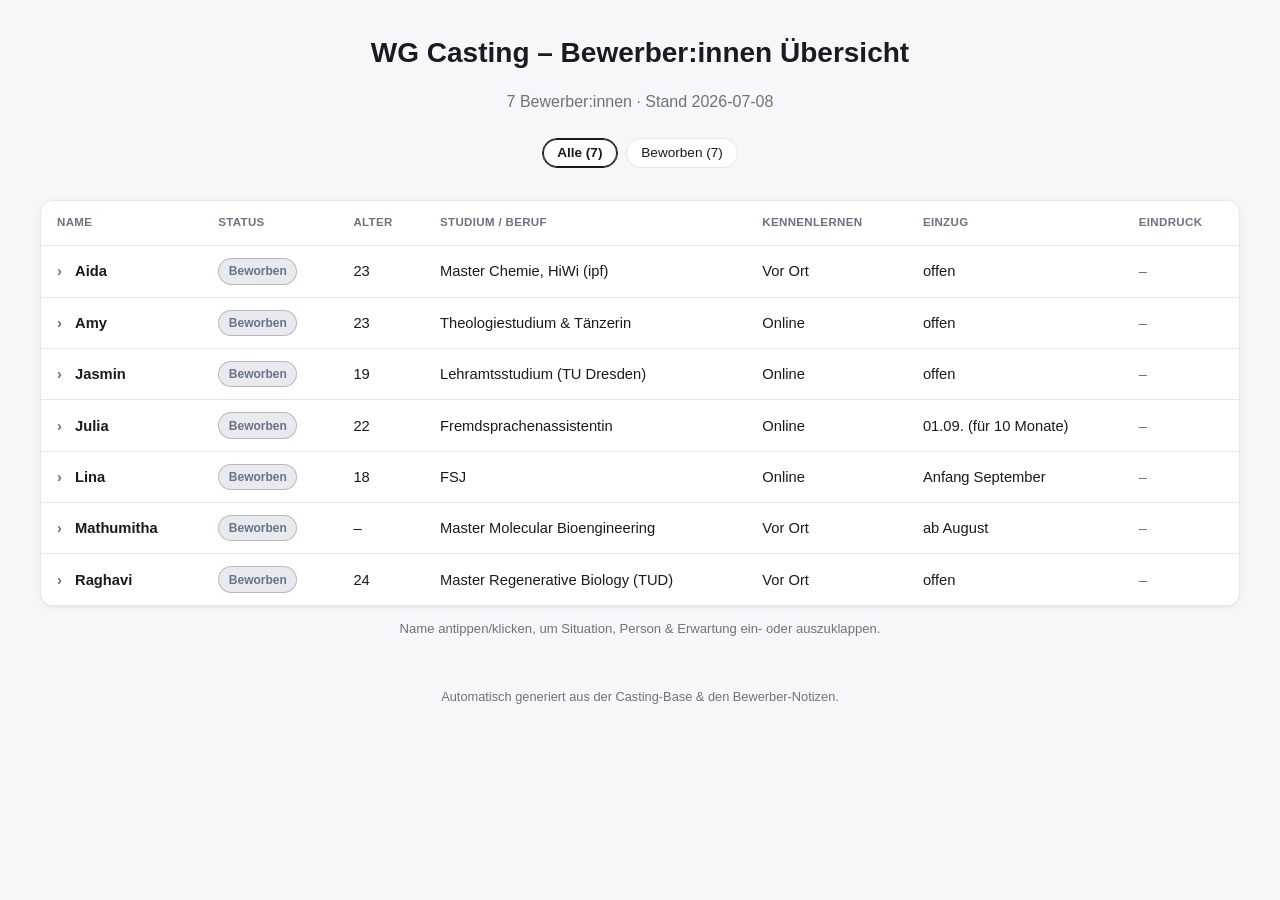
==== index.html @ eac5a2dc "init" ====
<!DOCTYPE html>
<html lang="de">
<head>
<meta charset="UTF-8">
<meta name="viewport" content="width=device-width, initial-scale=1.0">
<meta name="robots" content="noindex, nofollow">
<title>WG Casting – Bewerber:innen Übersicht</title>
<link rel="stylesheet" href="style.css">
</head>
<body>
  <header class="page-header">
    <h1>WG Casting – Bewerber:innen Übersicht</h1>
    <p class="muted">7 Bewerber:innen · Stand 2026-07-08</p>
  </header>

  <nav class="filters" id="filters">
    <button class="filter-btn active" data-filter="alle">Alle (7)</button>
<button class="filter-btn" data-filter="Beworben" style="--badge-color:#64748b">Beworben (7)</button>
  </nav>

  <main class="table-wrap">
    <table class="candidates">
      <thead>
        <tr>
          <th>Name</th>
          <th>Status</th>
          <th>Alter</th>
          <th>Studium / Beruf</th>
          <th>Kennenlernen</th>
          <th>Einzug</th>
          <th>Eindruck</th>
        </tr>
      </thead>
      <tbody>
        
    <tr class="row-summary" data-status="Beworben">
      <td class="name-cell" tabindex="0" role="button" aria-expanded="false" aria-controls="detail-0" data-toggle="detail-0">
        <span class="chevron" aria-hidden="true">›</span>Aida
      </td>
      <td><span class="badge" style="--badge-color:#64748b">Beworben</span></td>
      <td>23</td>
      <td>Master Chemie, HiWi (ipf)</td>
      <td>Vor Ort</td>
      <td>offen</td>
      <td><span class="muted">–</span></td>
    </tr>
    <tr class="row-detail" id="detail-0" data-status="Beworben">
      <td colspan="7">
        <div class="detail-grid">
          <section>
            <h3>Situation</h3>
            <ul><li>23 Jahre alt, kommt aus Indien</li><li>Masterstudium Chemie (TU Dresden)</li><li>studentische Hilfskraft am Leibniz-Institut für Polymerforschung (ipf)</li><li>wohnt aktuell in einem Dresdner Studentenwohnheim</li></ul>
          </section>
          <section>
            <h3>Person</h3>
            <ul><li>Nichtraucherin, besitzt keine Haustiere</li><li>Hobbys: malen und basteln</li><li>spricht Englisch, Deutsch und Malayalam</li></ul>
          </section>
          <section>
            <h3>Erwartung</h3>
            <ul><li>ruhiges und ordentliches Zusammenleben</li></ul>
          </section>
        </div>
      </td>
    </tr>

    <tr class="row-summary" data-status="Beworben">
      <td class="name-cell" tabindex="0" role="button" aria-expanded="false" aria-controls="detail-1" data-toggle="detail-1">
        <span class="chevron" aria-hidden="true">›</span>Amy
      </td>
      <td><span class="badge" style="--badge-color:#64748b">Beworben</span></td>
      <td>23</td>
      <td>Theologiestudium &amp; Tänzerin</td>
      <td>Online</td>
      <td>offen</td>
      <td><span class="muted">–</span></td>
    </tr>
    <tr class="row-detail" id="detail-1" data-status="Beworben">
      <td colspan="7">
        <div class="detail-grid">
          <section>
            <h3>Situation</h3>
            <ul><li>23 Jahre alt, lebte zuletzt 1,5 Jahre in Offenbach</li><li>arbeitete als Tanzlehrerin (Tanzschulen, evangelische Freikirche)</li><li>beginnt Theologiestudium in Dresden</li><li>arbeitet parallel als Praxispartnerin bei Campus für Christus (Tänzerin)</li><li>bringt bereits WG-Erfahrung mit</li></ul>
          </section>
          <section>
            <h3>Person</h3>
            <ul><li>lebensfroh, kreativ und humorvoll</li><li>liebt Gemeinschaft und Sport (größte Leidenschaft: Tanzen)</li><li>musikalisch (spielt Klavier, singt, hört viel Musik)</li><li>strukturiert, zuverlässig, mit leichtem Hang zum Perfektionismus</li></ul>
          </section>
          <section>
            <h3>Erwartung</h3>
            <ul><li>gemeinschaftliches und wertschätzendes Miteinander</li><li>lebt Gastfreundschaft und empfängt gerne Besuch</li><li>offene Kommunikation und gute Gemeinschaft</li><li>Lust auf gemeinsame Unternehmungen</li></ul>
          </section>
        </div>
      </td>
    </tr>

    <tr class="row-summary" data-status="Beworben">
      <td class="name-cell" tabindex="0" role="button" aria-expanded="false" aria-controls="detail-2" data-toggle="detail-2">
        <span class="chevron" aria-hidden="true">›</span>Jasmin
      </td>
      <td><span class="badge" style="--badge-color:#64748b">Beworben</span></td>
      <td>19</td>
      <td>Lehramtsstudium (TU Dresden)</td>
      <td>Online</td>
      <td>offen</td>
      <td><span class="muted">–</span></td>
    </tr>
    <tr class="row-detail" id="detail-2" data-status="Beworben">
      <td colspan="7">
        <div class="detail-grid">
          <section>
            <h3>Situation</h3>
            <ul><li>19 Jahre alt, nach dem Abitur ein Jahr als Au Pair in Irland gearbeitet</li><li>startet Lehramtsstudium an der TU Dresden</li><li>sucht WG-Zimmer in Universitätsnähe</li><li>wohnt aktuell weiter weg (bevorzugt daher ein erstes Online-Kennenlernen)</li></ul>
          </section>
          <section>
            <h3>Person</h3>
            <ul><li>offen, naturverbunden (wandern, lange Gespräche)</li><li>sportlich, liest aber auch gerne mal ein Buch im Zimmer</li></ul>
          </section>
          <section>
            <h3>Erwartung</h3>
            <ul><li>entspanntes Miteinander und offene Kommunikation (keine reine Zweck-WG)</li><li>Interesse an gemeinsamen Film-, Koch- und Spieleabenden sowie Zeit auf dem Balkon</li></ul>
          </section>
        </div>
      </td>
    </tr>

    <tr class="row-summary" data-status="Beworben">
      <td class="name-cell" tabindex="0" role="button" aria-expanded="false" aria-controls="detail-3" data-toggle="detail-3">
        <span class="chevron" aria-hidden="true">›</span>Julia
      </td>
      <td><span class="badge" style="--badge-color:#64748b">Beworben</span></td>
      <td>22</td>
      <td>Fremdsprachenassistentin</td>
      <td>Online</td>
      <td>01.09. (für 10 Monate)</td>
      <td><span class="muted">–</span></td>
    </tr>
    <tr class="row-detail" id="detail-3" data-status="Beworben">
      <td colspan="7">
        <div class="detail-grid">
          <section>
            <h3>Situation</h3>
            <ul><li>hat Übersetzen und Dolmetschen (Englisch/Deutsch) in Spanien studiert</li><li>wird als Fremdsprachenassistentin in Kamenz arbeiten</li><li>sucht ein befristetes Zimmer ab 01.09. für 10 Monate</li><li>befindet sich aktuell noch in Spanien (Kennenlernen per FaceTime gewünscht)</li></ul>
          </section>
          <section>
            <h3>Person</h3>
            <ul><li>entspannt, sauber und ordentlich</li><li>bringt WG-Erfahrung mit</li><li>gesellig, schätzt sozialen Kontakt (gerne für Gespräche und ein gemeinsames Bier zu haben)</li><li>sportlich (Laufen, Badminton) und kocht gerne (insbesondere spanisch)</li></ul>
          </section>
          <section>
            <h3>Erwartung</h3>
            <ul><li>soziales Miteinander im WG-Alltag (keine reine Zweck-WG)</li></ul>
          </section>
        </div>
      </td>
    </tr>

    <tr class="row-summary" data-status="Beworben">
      <td class="name-cell" tabindex="0" role="button" aria-expanded="false" aria-controls="detail-4" data-toggle="detail-4">
        <span class="chevron" aria-hidden="true">›</span>Lina
      </td>
      <td><span class="badge" style="--badge-color:#64748b">Beworben</span></td>
      <td>18</td>
      <td>FSJ</td>
      <td>Online</td>
      <td>Anfang September</td>
      <td><span class="muted">–</span></td>
    </tr>
    <tr class="row-detail" id="detail-4" data-status="Beworben">
      <td colspan="7">
        <div class="detail-grid">
          <section>
            <h3>Situation</h3>
            <ul><li>18 Jahre alt (wird im September 19)</li><li>Abitur gerade abgeschlossen, wohnt aktuell in Bremen</li><li>beginnt Anfang September ein FSJ in Dresden</li><li>sucht ihr erstes WG-Zimmer (bisher keine WG-Erfahrung)</li><li>wünscht Online-Kennenlernen (wohnt weiter weg und ist demnächst viel unterwegs)</li></ul>
          </section>
          <section>
            <h3>Person</h3>
            <ul><li>gesellig, unternimmt viel mit Freunden (Café, Park, Tanzen, Musik- und Freizeitveranstaltungen)</li><li>genießt und braucht auch Zeit für sich alleine</li><li>Hobbys in der &quot;Me-Time&quot;: spazieren gehen, gelegentlich Sport, backen</li></ul>
          </section>
          <section>
            <h3>Erwartung</h3>
            <ul><li>offen und gespannt auf den allgemeinen Ablauf des WG-Lebens</li><li>keine weiteren spezifischen Erwartungen an das Zusammenleben im Text formuliert</li></ul>
          </section>
        </div>
      </td>
    </tr>

    <tr class="row-summary" data-status="Beworben">
      <td class="name-cell" tabindex="0" role="button" aria-expanded="false" aria-controls="detail-5" data-toggle="detail-5">
        <span class="chevron" aria-hidden="true">›</span>Mathumitha
      </td>
      <td><span class="badge" style="--badge-color:#64748b">Beworben</span></td>
      <td>–</td>
      <td>Master Molecular Bioengineering</td>
      <td>Vor Ort</td>
      <td>ab August</td>
      <td><span class="muted">–</span></td>
    </tr>
    <tr class="row-detail" id="detail-5" data-status="Beworben">
      <td colspan="7">
        <div class="detail-grid">
          <section>
            <h3>Situation</h3>
            <ul><li>Masterstudentin (Molecular Bioengineering) an der TU Dresden</li><li>beginnt ab August mit der Abschlussarbeit</li></ul>
          </section>
          <section>
            <h3>Person</h3>
            <ul><li>aufgeschlossen und extrovertiert</li><li>respektiert Ruhe und Rückzugsbedarf der Mitbewohner:innen</li><li>legt großen Wert auf Sauberkeit, Ordnung und gemeinsame Standards</li><li>Hobbys: Tanzen (Salsa), in der Natur unterwegs, Badminton</li><li>lebendig und verlässlich</li></ul>
          </section>
          <section>
            <h3>Erwartung</h3>
            <ul><li>gemütliches Zuhause für die Phase der Abschlussarbeit</li><li>gutes Miteinander und das Teilen schöner Momente</li><li>Wahrung persönlicher Grenzen</li></ul>
          </section>
        </div>
      </td>
    </tr>

    <tr class="row-summary" data-status="Beworben">
      <td class="name-cell" tabindex="0" role="button" aria-expanded="false" aria-controls="detail-6" data-toggle="detail-6">
        <span class="chevron" aria-hidden="true">›</span>Raghavi
      </td>
      <td><span class="badge" style="--badge-color:#64748b">Beworben</span></td>
      <td>24</td>
      <td>Master Regenerative Biology (TUD)</td>
      <td>Vor Ort</td>
      <td>offen</td>
      <td><span class="muted">–</span></td>
    </tr>
    <tr class="row-detail" id="detail-6" data-status="Beworben">
      <td colspan="7">
        <div class="detail-grid">
          <section>
            <h3>Situation</h3>
            <ul><li>24 Jahre alt, stammt aus Indien</li><li>Masterstudium in &quot;Regenerative Biology and Medicine&quot; an der TU Dresden</li><li>arbeitet nebenher als wissenschaftliche Mitarbeiterin am MPI-CBG (Finanzierung gesichert)</li><li>unter der Woche meistens im Labor, sucht Rückzugsort zum Entspannen</li><li>bringt WG-Erfahrung aus einer 6er-WG mit</li><li>SCHUFA-Auskunft liegt bereits vor, Übernahme von Möbeln wäre möglich</li></ul>
          </section>
          <section>
            <h3>Person</h3>
            <ul><li>freundlich, respektvoll, unkompliziert, zuverlässig</li><li>Interessen: Häkeln, Gebäck essen, Cafés erkunden, Wandern, Dresden entdecken</li><li>schätzt Sauberkeit und Zuverlässigkeit bei WG-Aufgaben (Putzplan kein Problem)</li></ul>
          </section>
          <section>
            <h3>Erwartung</h3>
            <ul><li>gutes WG-Leben mit angenehmer Atmosphäre (Tee trinken, gemeinsam kochen/essen, Filme schauen)</li><li>richtige Balance zwischen Gemeinschaft und Respekt vor Privatsphäre/Ruhezeiten</li><li>möchte positiv zum WG-Leben beitragen</li></ul>
          </section>
        </div>
      </td>
    </tr>
      </tbody>
    </table>
  </main>
  <p class="hint muted">Name antippen/klicken, um Situation, Person &amp; Erwartung ein- oder auszuklappen.</p>

  <footer class="page-footer">
    <p class="muted">Automatisch generiert aus der Casting-Base &amp; den Bewerber-Notizen.</p>
  </footer>

  <script>
    // Status-Filter
    const buttons = document.querySelectorAll(".filter-btn");
    const rows = document.querySelectorAll("tr[data-status]");
    buttons.forEach(btn => {
      btn.addEventListener("click", () => {
        buttons.forEach(b => b.classList.remove("active"));
        btn.classList.add("active");
        const filter = btn.dataset.filter;
        rows.forEach(row => {
          const match = filter === "alle" || row.dataset.status === filter;
          row.classList.toggle("hidden", !match);
        });
      });
    });

    // Zeilen auf-/zuklappen
    function toggleRow(cell) {
      const detailRow = document.getElementById(cell.dataset.toggle);
      const summaryRow = cell.closest("tr");
      const expanded = summaryRow.classList.toggle("expanded");
      detailRow.classList.toggle("open", expanded);
      cell.setAttribute("aria-expanded", expanded ? "true" : "false");
    }

    document.querySelectorAll(".name-cell").forEach(cell => {
      cell.addEventListener("click", () => toggleRow(cell));
      cell.addEventListener("keydown", (e) => {
        if (e.key === "Enter" || e.key === " ") {
          e.preventDefault();
          toggleRow(cell);
        }
      });
    });
  </script>
</body>
</html>
---- style.css ----
:root {
  --bg: #f7f7f9;
  --card-bg: #ffffff;
  --text: #1a1a1f;
  --muted: #6b7280;
  --border: #e5e7eb;
  --accent: #2563eb;
  --row-hover: rgba(0,0,0,0.035);
  --detail-bg: rgba(0,0,0,0.015);
  --shadow: 0 1px 2px rgba(0,0,0,0.04), 0 1px 8px rgba(0,0,0,0.04);
  color-scheme: light dark;
}

@media (prefers-color-scheme: dark) {
  :root {
    --bg: #0b0d12;
    --card-bg: #14161c;
    --text: #e8e8ec;
    --muted: #9aa0aa;
    --border: #262a33;
    --accent: #60a5fa;
    --row-hover: rgba(255,255,255,0.045);
    --detail-bg: rgba(255,255,255,0.02);
    --shadow: 0 1px 2px rgba(0,0,0,0.3), 0 1px 8px rgba(0,0,0,0.3);
  }
}

* { box-sizing: border-box; }

body {
  margin: 0;
  padding: 2rem 1.25rem 4rem;
  background: var(--bg);
  color: var(--text);
  font-family: -apple-system, BlinkMacSystemFont, "Segoe UI", Roboto, Helvetica, Arial, sans-serif;
  line-height: 1.5;
}

.page-header {
  max-width: 1200px;
  margin: 0 auto 1.5rem;
  text-align: center;
}

.page-header h1 {
  font-size: 1.75rem;
  margin: 0 0 0.25rem;
}

.muted { color: var(--muted); }

.filters {
  max-width: 1200px;
  margin: 0 auto 2rem;
  display: flex;
  flex-wrap: wrap;
  gap: 0.5rem;
  justify-content: center;
}

.filter-btn {
  border: 1px solid var(--border);
  background: var(--card-bg);
  color: var(--text);
  border-radius: 999px;
  padding: 0.4rem 0.9rem;
  font-size: 0.85rem;
  cursor: pointer;
  transition: transform 0.1s ease, border-color 0.1s ease;
}

.filter-btn:hover { transform: translateY(-1px); }

.filter-btn.active {
  border-color: var(--badge-color, var(--text));
  box-shadow: 0 0 0 1px var(--badge-color, var(--text)) inset;
  font-weight: 600;
}

.table-wrap {
  max-width: 1200px;
  margin: 0 auto;
  overflow-x: auto;
  background: var(--card-bg);
  border: 1px solid var(--border);
  border-radius: 14px;
  box-shadow: var(--shadow);
}

.hint {
  max-width: 1200px;
  margin: 0.75rem auto 0;
  font-size: 0.82rem;
  text-align: center;
}

table.candidates {
  width: 100%;
  min-width: 760px;
  border-collapse: collapse;
  font-size: 0.92rem;
}

table.candidates thead th {
  position: sticky;
  top: 0;
  background: var(--card-bg);
  text-align: left;
  font-size: 0.72rem;
  text-transform: uppercase;
  letter-spacing: 0.03em;
  color: var(--muted);
  padding: 0.85rem 1rem;
  border-bottom: 1px solid var(--border);
  white-space: nowrap;
}

tr.row-summary td {
  padding: 0.75rem 1rem;
  border-bottom: 1px solid var(--border);
  vertical-align: middle;
  white-space: nowrap;
}

tr.row-summary:hover { background: var(--row-hover); }

tr.row-summary.dimmed { opacity: 0.55; }

tr.row-summary.hidden,
tr.row-detail.hidden { display: none; }

tr.row-detail { display: none; }
tr.row-detail.open { display: table-row; }

tr.row-detail td {
  padding: 0.25rem 1.25rem 1.25rem;
  border-bottom: 1px solid var(--border);
  background: var(--detail-bg);
  white-space: normal;
}

.name-cell {
  cursor: pointer;
  font-weight: 600;
  color: var(--text);
}

.name-cell:hover { color: var(--accent); text-decoration: underline; }

.name-cell:focus-visible {
  outline: 2px solid var(--accent);
  outline-offset: 2px;
  border-radius: 4px;
}

.chevron {
  display: inline-block;
  width: 0.9em;
  margin-right: 0.3rem;
  color: var(--muted);
  transition: transform 0.15s ease;
}

.row-summary.expanded .chevron { transform: rotate(90deg); color: var(--accent); }

.detail-grid {
  display: grid;
  grid-template-columns: repeat(auto-fit, minmax(220px, 1fr));
  gap: 1rem;
  padding-top: 0.75rem;
}

.detail-grid h3 {
  font-size: 0.75rem;
  text-transform: uppercase;
  letter-spacing: 0.03em;
  color: var(--muted);
  margin: 0 0 0.35rem;
}

.detail-grid ul {
  margin: 0;
  padding-left: 1.1rem;
}

.detail-grid li { margin-bottom: 0.2rem; }

.badge {
  --badge-color: #64748b;
  display: inline-block;
  white-space: nowrap;
  font-size: 0.75rem;
  font-weight: 600;
  padding: 0.2rem 0.6rem;
  border-radius: 999px;
  color: var(--badge-color);
  background: color-mix(in srgb, var(--badge-color) 15%, transparent);
  border: 1px solid color-mix(in srgb, var(--badge-color) 40%, transparent);
}

.stars { letter-spacing: 1px; color: #d97706; }

.page-footer {
  max-width: 1200px;
  margin: 3rem auto 0;
  text-align: center;
  font-size: 0.8rem;
}
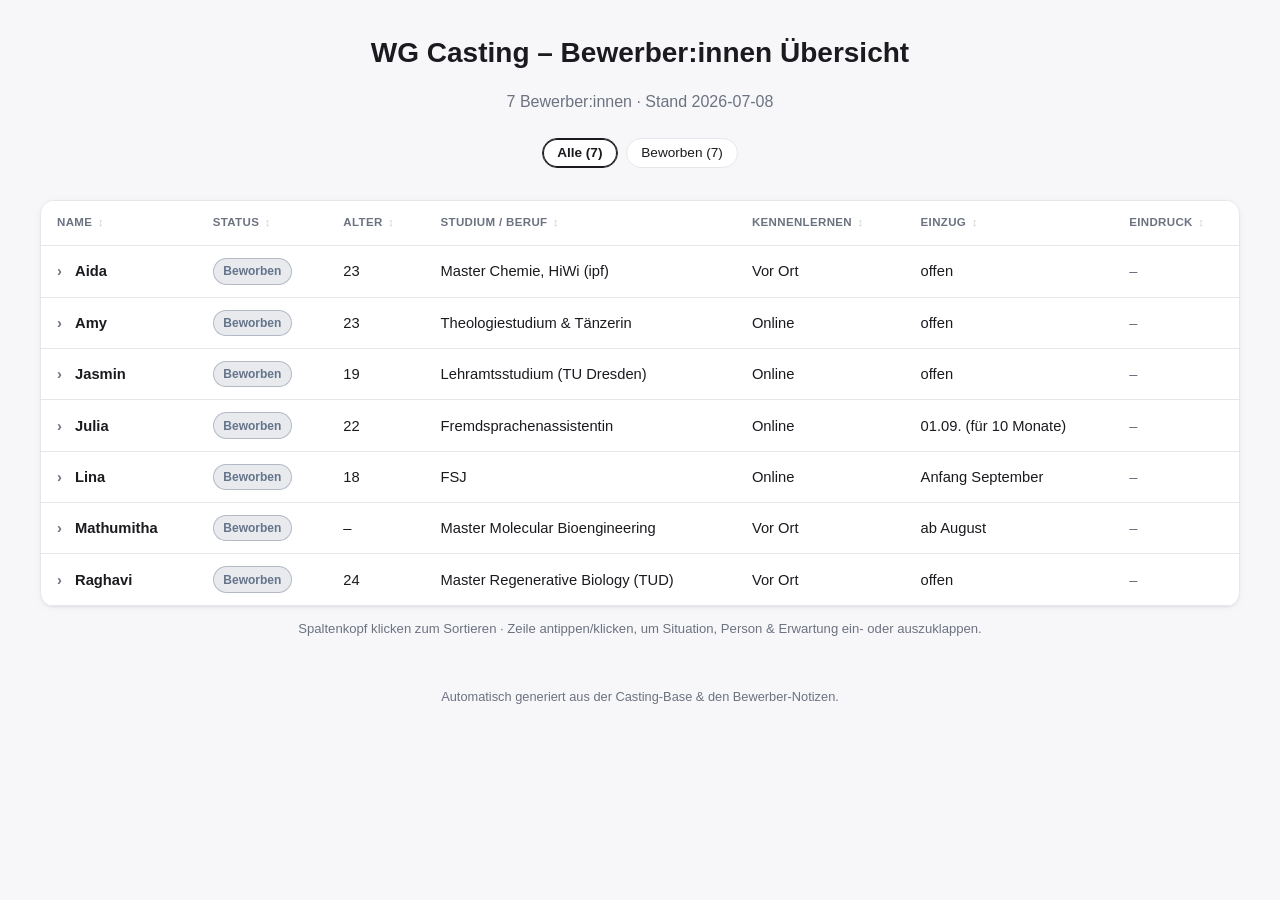
==== commit 5eb7f287: "update" ====
--- a/index.html
+++ b/index.html
@@ -22,27 +22,27 @@
     <table class="candidates">
       <thead>
         <tr>
-          <th>Name</th>
-          <th>Status</th>
-          <th>Alter</th>
-          <th>Studium / Beruf</th>
-          <th>Kennenlernen</th>
-          <th>Einzug</th>
-          <th>Eindruck</th>
+          <th class="sortable" data-sort-key="name" tabindex="0" role="button">Name</th>
+<th class="sortable" data-sort-key="status" tabindex="0" role="button">Status</th>
+<th class="sortable" data-sort-key="alter" tabindex="0" role="button">Alter</th>
+<th class="sortable" data-sort-key="studium" tabindex="0" role="button">Studium / Beruf</th>
+<th class="sortable" data-sort-key="kennenlernen" tabindex="0" role="button">Kennenlernen</th>
+<th class="sortable" data-sort-key="einzug" tabindex="0" role="button">Einzug</th>
+<th class="sortable" data-sort-key="eindruck" tabindex="0" role="button">Eindruck</th>
         </tr>
       </thead>
       <tbody>
         
-    <tr class="row-summary" data-status="Beworben">
-      <td class="name-cell" tabindex="0" role="button" aria-expanded="false" aria-controls="detail-0" data-toggle="detail-0">
+    <tr class="row-summary" data-status="Beworben" data-sort-name="aida" data-sort-status="3" data-sort-alter="23" data-sort-studium="master chemie, hiwi (ipf)" data-sort-kennenlernen="vor ort" data-sort-einzug="offen" data-sort-eindruck="-1" role="button" tabindex="0" aria-expanded="false" aria-controls="detail-0" data-toggle="detail-0">
+      <td class="name-cell">
         <span class="chevron" aria-hidden="true">›</span>Aida
       </td>
-      <td><span class="badge" style="--badge-color:#64748b">Beworben</span></td>
-      <td>23</td>
-      <td>Master Chemie, HiWi (ipf)</td>
-      <td>Vor Ort</td>
-      <td>offen</td>
-      <td><span class="muted">–</span></td>
+      <td data-label="Status"><span class="badge" style="--badge-color:#64748b">Beworben</span></td>
+      <td data-label="Alter">23</td>
+      <td data-label="Studium / Beruf">Master Chemie, HiWi (ipf)</td>
+      <td data-label="Kennenlernen">Vor Ort</td>
+      <td data-label="Einzug">offen</td>
+      <td data-label="Eindruck"><span class="muted">–</span></td>
     </tr>
     <tr class="row-detail" id="detail-0" data-status="Beworben">
       <td colspan="7">
@@ -63,16 +63,16 @@
       </td>
     </tr>
 
-    <tr class="row-summary" data-status="Beworben">
-      <td class="name-cell" tabindex="0" role="button" aria-expanded="false" aria-controls="detail-1" data-toggle="detail-1">
+    <tr class="row-summary" data-status="Beworben" data-sort-name="amy" data-sort-status="3" data-sort-alter="23" data-sort-studium="theologiestudium &amp; tänzerin" data-sort-kennenlernen="online" data-sort-einzug="offen" data-sort-eindruck="-1" role="button" tabindex="0" aria-expanded="false" aria-controls="detail-1" data-toggle="detail-1">
+      <td class="name-cell">
         <span class="chevron" aria-hidden="true">›</span>Amy
       </td>
-      <td><span class="badge" style="--badge-color:#64748b">Beworben</span></td>
-      <td>23</td>
-      <td>Theologiestudium &amp; Tänzerin</td>
-      <td>Online</td>
-      <td>offen</td>
-      <td><span class="muted">–</span></td>
+      <td data-label="Status"><span class="badge" style="--badge-color:#64748b">Beworben</span></td>
+      <td data-label="Alter">23</td>
+      <td data-label="Studium / Beruf">Theologiestudium &amp; Tänzerin</td>
+      <td data-label="Kennenlernen">Online</td>
+      <td data-label="Einzug">offen</td>
+      <td data-label="Eindruck"><span class="muted">–</span></td>
     </tr>
     <tr class="row-detail" id="detail-1" data-status="Beworben">
       <td colspan="7">
@@ -93,16 +93,16 @@
       </td>
     </tr>
 
-    <tr class="row-summary" data-status="Beworben">
-      <td class="name-cell" tabindex="0" role="button" aria-expanded="false" aria-controls="detail-2" data-toggle="detail-2">
+    <tr class="row-summary" data-status="Beworben" data-sort-name="jasmin" data-sort-status="3" data-sort-alter="19" data-sort-studium="lehramtsstudium (tu dresden)" data-sort-kennenlernen="online" data-sort-einzug="offen" data-sort-eindruck="-1" role="button" tabindex="0" aria-expanded="false" aria-controls="detail-2" data-toggle="detail-2">
+      <td class="name-cell">
         <span class="chevron" aria-hidden="true">›</span>Jasmin
       </td>
-      <td><span class="badge" style="--badge-color:#64748b">Beworben</span></td>
-      <td>19</td>
-      <td>Lehramtsstudium (TU Dresden)</td>
-      <td>Online</td>
-      <td>offen</td>
-      <td><span class="muted">–</span></td>
+      <td data-label="Status"><span class="badge" style="--badge-color:#64748b">Beworben</span></td>
+      <td data-label="Alter">19</td>
+      <td data-label="Studium / Beruf">Lehramtsstudium (TU Dresden)</td>
+      <td data-label="Kennenlernen">Online</td>
+      <td data-label="Einzug">offen</td>
+      <td data-label="Eindruck"><span class="muted">–</span></td>
     </tr>
     <tr class="row-detail" id="detail-2" data-status="Beworben">
       <td colspan="7">
@@ -123,16 +123,16 @@
       </td>
     </tr>
 
-    <tr class="row-summary" data-status="Beworben">
-      <td class="name-cell" tabindex="0" role="button" aria-expanded="false" aria-controls="detail-3" data-toggle="detail-3">
+    <tr class="row-summary" data-status="Beworben" data-sort-name="julia" data-sort-status="3" data-sort-alter="22" data-sort-studium="fremdsprachenassistentin" data-sort-kennenlernen="online" data-sort-einzug="01.09. (für 10 monate)" data-sort-eindruck="-1" role="button" tabindex="0" aria-expanded="false" aria-controls="detail-3" data-toggle="detail-3">
+      <td class="name-cell">
         <span class="chevron" aria-hidden="true">›</span>Julia
       </td>
-      <td><span class="badge" style="--badge-color:#64748b">Beworben</span></td>
-      <td>22</td>
-      <td>Fremdsprachenassistentin</td>
-      <td>Online</td>
-      <td>01.09. (für 10 Monate)</td>
-      <td><span class="muted">–</span></td>
+      <td data-label="Status"><span class="badge" style="--badge-color:#64748b">Beworben</span></td>
+      <td data-label="Alter">22</td>
+      <td data-label="Studium / Beruf">Fremdsprachenassistentin</td>
+      <td data-label="Kennenlernen">Online</td>
+      <td data-label="Einzug">01.09. (für 10 Monate)</td>
+      <td data-label="Eindruck"><span class="muted">–</span></td>
     </tr>
     <tr class="row-detail" id="detail-3" data-status="Beworben">
       <td colspan="7">
@@ -153,16 +153,16 @@
       </td>
     </tr>
 
-    <tr class="row-summary" data-status="Beworben">
-      <td class="name-cell" tabindex="0" role="button" aria-expanded="false" aria-controls="detail-4" data-toggle="detail-4">
+    <tr class="row-summary" data-status="Beworben" data-sort-name="lina" data-sort-status="3" data-sort-alter="18" data-sort-studium="fsj" data-sort-kennenlernen="online" data-sort-einzug="anfang september" data-sort-eindruck="-1" role="button" tabindex="0" aria-expanded="false" aria-controls="detail-4" data-toggle="detail-4">
+      <td class="name-cell">
         <span class="chevron" aria-hidden="true">›</span>Lina
       </td>
-      <td><span class="badge" style="--badge-color:#64748b">Beworben</span></td>
-      <td>18</td>
-      <td>FSJ</td>
-      <td>Online</td>
-      <td>Anfang September</td>
-      <td><span class="muted">–</span></td>
+      <td data-label="Status"><span class="badge" style="--badge-color:#64748b">Beworben</span></td>
+      <td data-label="Alter">18</td>
+      <td data-label="Studium / Beruf">FSJ</td>
+      <td data-label="Kennenlernen">Online</td>
+      <td data-label="Einzug">Anfang September</td>
+      <td data-label="Eindruck"><span class="muted">–</span></td>
     </tr>
     <tr class="row-detail" id="detail-4" data-status="Beworben">
       <td colspan="7">
@@ -183,16 +183,16 @@
       </td>
     </tr>
 
-    <tr class="row-summary" data-status="Beworben">
-      <td class="name-cell" tabindex="0" role="button" aria-expanded="false" aria-controls="detail-5" data-toggle="detail-5">
+    <tr class="row-summary" data-status="Beworben" data-sort-name="mathumitha" data-sort-status="3" data-sort-alter="999" data-sort-studium="master molecular bioengineering" data-sort-kennenlernen="vor ort" data-sort-einzug="ab august" data-sort-eindruck="-1" role="button" tabindex="0" aria-expanded="false" aria-controls="detail-5" data-toggle="detail-5">
+      <td class="name-cell">
         <span class="chevron" aria-hidden="true">›</span>Mathumitha
       </td>
-      <td><span class="badge" style="--badge-color:#64748b">Beworben</span></td>
-      <td>–</td>
-      <td>Master Molecular Bioengineering</td>
-      <td>Vor Ort</td>
-      <td>ab August</td>
-      <td><span class="muted">–</span></td>
+      <td data-label="Status"><span class="badge" style="--badge-color:#64748b">Beworben</span></td>
+      <td data-label="Alter">–</td>
+      <td data-label="Studium / Beruf">Master Molecular Bioengineering</td>
+      <td data-label="Kennenlernen">Vor Ort</td>
+      <td data-label="Einzug">ab August</td>
+      <td data-label="Eindruck"><span class="muted">–</span></td>
     </tr>
     <tr class="row-detail" id="detail-5" data-status="Beworben">
       <td colspan="7">
@@ -213,16 +213,16 @@
       </td>
     </tr>
 
-    <tr class="row-summary" data-status="Beworben">
-      <td class="name-cell" tabindex="0" role="button" aria-expanded="false" aria-controls="detail-6" data-toggle="detail-6">
+    <tr class="row-summary" data-status="Beworben" data-sort-name="raghavi" data-sort-status="3" data-sort-alter="24" data-sort-studium="master regenerative biology (tud)" data-sort-kennenlernen="vor ort" data-sort-einzug="offen" data-sort-eindruck="-1" role="button" tabindex="0" aria-expanded="false" aria-controls="detail-6" data-toggle="detail-6">
+      <td class="name-cell">
         <span class="chevron" aria-hidden="true">›</span>Raghavi
       </td>
-      <td><span class="badge" style="--badge-color:#64748b">Beworben</span></td>
-      <td>24</td>
-      <td>Master Regenerative Biology (TUD)</td>
-      <td>Vor Ort</td>
-      <td>offen</td>
-      <td><span class="muted">–</span></td>
+      <td data-label="Status"><span class="badge" style="--badge-color:#64748b">Beworben</span></td>
+      <td data-label="Alter">24</td>
+      <td data-label="Studium / Beruf">Master Regenerative Biology (TUD)</td>
+      <td data-label="Kennenlernen">Vor Ort</td>
+      <td data-label="Einzug">offen</td>
+      <td data-label="Eindruck"><span class="muted">–</span></td>
     </tr>
     <tr class="row-detail" id="detail-6" data-status="Beworben">
       <td colspan="7">
@@ -245,43 +245,96 @@
       </tbody>
     </table>
   </main>
-  <p class="hint muted">Name antippen/klicken, um Situation, Person &amp; Erwartung ein- oder auszuklappen.</p>
+  <p class="hint muted">Spaltenkopf klicken zum Sortieren · Zeile antippen/klicken, um Situation, Person &amp; Erwartung ein- oder auszuklappen.</p>
 
   <footer class="page-footer">
     <p class="muted">Automatisch generiert aus der Casting-Base &amp; den Bewerber-Notizen.</p>
   </footer>
 
   <script>
-    // Status-Filter
-    const buttons = document.querySelectorAll(".filter-btn");
-    const rows = document.querySelectorAll("tr[data-status]");
-    buttons.forEach(btn => {
+    // ---- Status-Filter ----
+    const filterButtons = document.querySelectorAll(".filter-btn");
+    filterButtons.forEach(btn => {
       btn.addEventListener("click", () => {
-        buttons.forEach(b => b.classList.remove("active"));
+        filterButtons.forEach(b => b.classList.remove("active"));
         btn.classList.add("active");
         const filter = btn.dataset.filter;
-        rows.forEach(row => {
+        document.querySelectorAll("tr[data-status]").forEach(row => {
           const match = filter === "alle" || row.dataset.status === filter;
           row.classList.toggle("hidden", !match);
         });
       });
     });
 
-    // Zeilen auf-/zuklappen
-    function toggleRow(cell) {
-      const detailRow = document.getElementById(cell.dataset.toggle);
-      const summaryRow = cell.closest("tr");
-      const expanded = summaryRow.classList.toggle("expanded");
+    // ---- Zeilen auf-/zuklappen ----
+    function toggleRow(row) {
+      const detailRow = document.getElementById(row.dataset.toggle);
+      const expanded = row.classList.toggle("expanded");
       detailRow.classList.toggle("open", expanded);
-      cell.setAttribute("aria-expanded", expanded ? "true" : "false");
+      row.setAttribute("aria-expanded", expanded ? "true" : "false");
     }
 
-    document.querySelectorAll(".name-cell").forEach(cell => {
-      cell.addEventListener("click", () => toggleRow(cell));
-      cell.addEventListener("keydown", (e) => {
+    document.querySelectorAll("tr.row-summary").forEach(row => {
+      row.addEventListener("click", () => toggleRow(row));
+      row.addEventListener("keydown", (e) => {
         if (e.key === "Enter" || e.key === " ") {
           e.preventDefault();
-          toggleRow(cell);
+          toggleRow(row);
+        }
+      });
+    });
+
+    // ---- Spalten-Sortierung ----
+    const NUMERIC_SORT_KEYS = new Set(["status", "alter", "eindruck"]);
+    const tbody = document.querySelector("table.candidates tbody");
+    const sortHeaders = document.querySelectorAll("th.sortable");
+    let activeSort = { key: null, dir: 1 };
+
+    function capitalize(s) { return s.charAt(0).toUpperCase() + s.slice(1); }
+
+    function rowGroups() {
+      const groups = [];
+      const children = Array.from(tbody.children);
+      for (let i = 0; i < children.length; i += 2) {
+        groups.push([children[i], children[i + 1]]);
+      }
+      return groups;
+    }
+
+    function sortByKey(key) {
+      const dir = (activeSort.key === key) ? -activeSort.dir : 1;
+      activeSort = { key, dir };
+
+      const attr = "sort" + capitalize(key);
+      const groups = rowGroups();
+      groups.sort((a, b) => {
+        const av = a[0].dataset[attr];
+        const bv = b[0].dataset[attr];
+        let cmp;
+        if (NUMERIC_SORT_KEYS.has(key)) {
+          cmp = parseFloat(av) - parseFloat(bv);
+        } else {
+          cmp = av.localeCompare(bv, "de", { sensitivity: "base" });
+        }
+        return cmp * dir;
+      });
+
+      groups.forEach(([summary, detail]) => {
+        tbody.appendChild(summary);
+        tbody.appendChild(detail);
+      });
+
+      sortHeaders.forEach(h => h.classList.remove("sort-asc", "sort-desc"));
+      const activeHeader = document.querySelector(`th.sortable[data-sort-key="${key}"]`);
+      activeHeader.classList.add(dir === 1 ? "sort-asc" : "sort-desc");
+    }
+
+    sortHeaders.forEach(th => {
+      th.addEventListener("click", () => sortByKey(th.dataset.sortKey));
+      th.addEventListener("keydown", (e) => {
+        if (e.key === "Enter" || e.key === " ") {
+          e.preventDefault();
+          sortByKey(th.dataset.sortKey);
         }
       });
     });
--- a/style.css
+++ b/style.css
@@ -116,6 +116,33 @@
   white-space: nowrap;
 }
 
+table.candidates thead th.sortable {
+  cursor: pointer;
+  user-select: none;
+}
+
+table.candidates thead th.sortable:hover { color: var(--text); }
+
+table.candidates thead th.sortable::after {
+  content: "↕";
+  display: inline-block;
+  margin-left: 0.35rem;
+  opacity: 0.35;
+  font-size: 0.7rem;
+}
+
+table.candidates thead th.sortable.sort-asc::after {
+  content: "↑";
+  opacity: 1;
+  color: var(--accent);
+}
+
+table.candidates thead th.sortable.sort-desc::after {
+  content: "↓";
+  opacity: 1;
+  color: var(--accent);
+}
+
 tr.row-summary td {
   padding: 0.75rem 1rem;
   border-bottom: 1px solid var(--border);
@@ -123,7 +150,16 @@
   white-space: nowrap;
 }
 
+tr.row-summary {
+  cursor: pointer;
+}
+
 tr.row-summary:hover { background: var(--row-hover); }
+
+tr.row-summary:focus-visible {
+  outline: 2px solid var(--accent);
+  outline-offset: -2px;
+}
 
 tr.row-summary.dimmed { opacity: 0.55; }
 
@@ -138,21 +174,15 @@
   border-bottom: 1px solid var(--border);
   background: var(--detail-bg);
   white-space: normal;
+  cursor: default;
 }
 
 .name-cell {
-  cursor: pointer;
   font-weight: 600;
   color: var(--text);
 }
 
-.name-cell:hover { color: var(--accent); text-decoration: underline; }
-
-.name-cell:focus-visible {
-  outline: 2px solid var(--accent);
-  outline-offset: 2px;
-  border-radius: 4px;
-}
+tr.row-summary:hover .name-cell { color: var(--accent); }
 
 .chevron {
   display: inline-block;
@@ -207,3 +237,102 @@
   text-align: center;
   font-size: 0.8rem;
 }
+
+/* ---- Mobile: kompakte, scanbare Liste statt Karten ---- */
+@media (max-width: 700px) {
+  body { padding: 1.5rem 0.85rem 3rem; }
+
+  .page-header h1 { font-size: 1.3rem; }
+  .page-header p { font-size: 0.82rem; }
+
+  .filters {
+    flex-wrap: nowrap;
+    overflow-x: auto;
+    justify-content: flex-start;
+    margin: 0 -0.85rem 1.25rem;
+    padding: 0 0.85rem 0.35rem;
+    -webkit-overflow-scrolling: touch;
+  }
+
+  .filter-btn {
+    flex: 0 0 auto;
+    font-size: 0.78rem;
+    padding: 0.35rem 0.75rem;
+  }
+
+  .table-wrap {
+    background: transparent;
+    border: none;
+    box-shadow: none;
+    overflow: visible;
+  }
+
+  table.candidates,
+  table.candidates tbody {
+    display: block;
+    width: 100%;
+    min-width: 0;
+  }
+
+  table.candidates thead { display: none; }
+
+  /* Jede Bewerber:in wird eine kompakte Zeile: Name fett auf Zeile 1,
+     alle übrigen Felder als eine fließende, umbrechende Zeile darunter.
+     So sieht man auf einen Blick viele Personen statt einer riesigen Karte. */
+  tr.row-summary {
+    display: block;
+    width: 100%;
+    padding: 0.65rem 0.15rem;
+    border-bottom: 1px solid var(--border);
+  }
+
+  tr.row-summary:first-of-type { padding-top: 0.15rem; }
+
+  tr.row-detail { width: 100%; }
+  tr.row-detail:not(.open) { display: none; }
+
+  tr.row-summary td,
+  tr.row-detail td {
+    display: inline;
+    padding: 0;
+    border: none;
+    white-space: normal;
+  }
+
+  .name-cell {
+    display: block;
+    font-size: 1rem;
+    margin-bottom: 0.15rem;
+  }
+
+  /* Meta-Felder (Status, Alter, Studium, Kennenlernen, Einzug, Eindruck)
+     fließen als ein Text mit "·"-Trennern hinter dem Namen. Spaltenreihenfolge
+     ist fix (siehe SORT_COLUMNS/table_row), daher gezielt per nth-child. */
+  tr.row-summary td:nth-child(n+2) {
+    font-size: 0.82rem;
+    color: var(--muted);
+    margin-left: 0.4rem;
+  }
+
+  tr.row-summary td:nth-child(2)::before { content: ""; }                       /* Status: Badge reicht als Label */
+  tr.row-summary td:nth-child(3)::before { content: "· Alter "; }
+  tr.row-summary td:nth-child(4)::before { content: "· "; }                     /* Studium / Beruf */
+  tr.row-summary td:nth-child(5)::before { content: "· "; }                     /* Kennenlernen */
+  tr.row-summary td:nth-child(6)::before { content: "· "; }                     /* Einzug */
+  tr.row-summary td:nth-child(7)::before { content: "· Eindruck "; }
+
+  tr.row-detail.open {
+    padding: 0.25rem 0.15rem 1rem;
+    border-bottom: 1px solid var(--border);
+  }
+
+  tr.row-detail td { display: block; }
+
+  .detail-grid {
+    grid-template-columns: 1fr;
+    gap: 1rem;
+    padding-top: 0.5rem;
+  }
+
+  .hint { font-size: 0.78rem; padding: 0 0.5rem; }
+}
